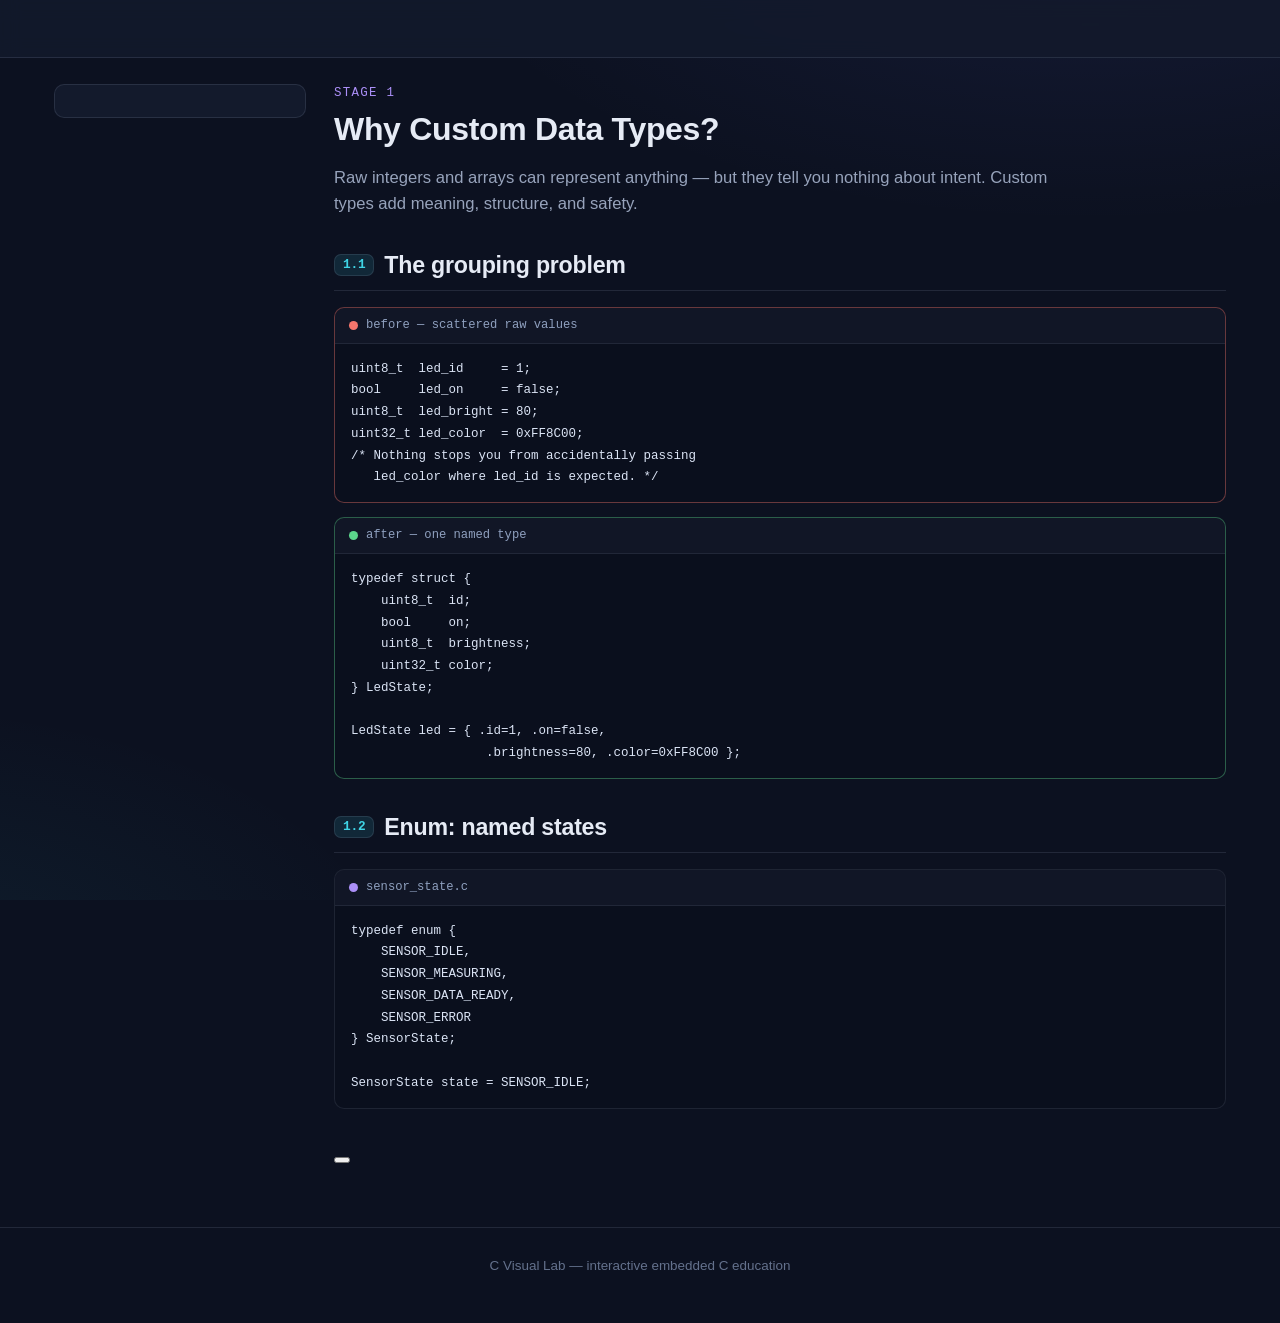
==== concepts.html @ 14d66254 "Add index.html landing page and stub pages for remaining lessons" ====
<!DOCTYPE html>
<html lang="en" data-page="concepts" data-theme="dark">
<head>
<meta charset="UTF-8">
<meta name="viewport" content="width=device-width, initial-scale=1.0">
<title>Why Custom Types? — C Visual Lab</title>
<link rel="stylesheet" href="assets/css/style.css">
<link rel="stylesheet" href="assets/css/components.css">
<link rel="stylesheet" href="assets/css/animations.css">
</head>
<body>
<a href="#main-content" class="skip-link">Skip to main content</a>
<nav class="topnav" id="topnav" aria-label="Site navigation"></nav>
<div class="layout"><aside class="sidebar" id="sidebar" aria-label="Lesson progress"></aside>
<main id="main-content">
  <div class="page-head"><div class="kicker">Stage 1</div><h1>Why Custom Data Types?</h1>
    <p class="lede">Raw integers and arrays can represent anything — but they tell you nothing about intent. Custom types add meaning, structure, and safety.</p></div>
  <section class="block" id="grouping">
    <h2><span class="sec-num">1.1</span> The grouping problem</h2>
    <div class="code-card bad"><div class="code-title"><span class="dot" style="background:#f4756c"></span>before — scattered raw values</div><pre><code>uint8_t  led_id     = 1;
bool     led_on     = false;
uint8_t  led_bright = 80;
uint32_t led_color  = 0xFF8C00;
/* Nothing stops you from accidentally passing
   led_color where led_id is expected. */</code></pre></div>
    <div class="code-card good"><div class="code-title"><span class="dot" style="background:#5cd58c"></span>after — one named type</div><pre><code>typedef struct {
    uint8_t  id;
    bool     on;
    uint8_t  brightness;
    uint32_t color;
} LedState;

LedState led = { .id=1, .on=false,
                  .brightness=80, .color=0xFF8C00 };</code></pre></div>
    <div id="grouping-sim"></div>
  </section>
  <section class="block" id="enum-state">
    <h2><span class="sec-num">1.2</span> Enum: named states</h2>
    <div class="code-card"><div class="code-title"><span class="dot" style="background:#ab8ff7"></span>sensor_state.c</div><pre><code>typedef enum {
    SENSOR_IDLE,
    SENSOR_MEASURING,
    SENSOR_DATA_READY,
    SENSOR_ERROR
} SensorState;

SensorState state = SENSOR_IDLE;</code></pre></div>
    <div id="enum-sim"></div>
  </section>
  <div class="complete-strip" data-complete-strip><div class="cs-msg"></div><button class="btn btn-primary"></button></div>
</main></div>
<footer class="site-footer"><p>C Visual Lab — interactive embedded C education</p></footer>
<script src="assets/js/app.js"></script>
<script src="assets/js/navigation.js"></script>
<script src="assets/js/visualizer.js"></script>
</body></html>
---- assets/css/style.css ----
/* ==========================================================
C Visual Lab — core styles (tokens, base, layout, code)
========================================================== */

:root {
--bg: #0c1120;
--bg-glow: radial-gradient(1100px 520px at 85% -10%, rgba(103, 116, 255, 0.10), transparent 60%),
           radial-gradient(900px 480px at -10% 110%, rgba(57, 211, 230, 0.07), transparent 60%);
--surface: #131a2c;
--raised: #1a2340;
--inset: #0a0e1a;
--border: rgba(148, 163, 184, 0.16);
--border-strong: rgba(148, 163, 184, 0.34);
--text: #e6ebf5;
--muted: #97a3bb;
--faint: #64718c;

--cyan: #3fd4e5;    --cyan-soft: rgba(63, 212, 229, 0.12);
--purple: #ab8ff7;  --purple-soft: rgba(171, 143, 247, 0.14);
--orange: #f2b345;  --orange-soft: rgba(242, 179, 69, 0.13);
--red: #f4756c;     --red-soft: rgba(244, 117, 108, 0.13);
--green: #5cd58c;   --green-soft: rgba(92, 213, 140, 0.13);

--code-bg: #0a0f1d;
--code-border: rgba(148, 163, 184, 0.14);

--sans: -apple-system, BlinkMacSystemFont, "Segoe UI", Roboto, Helvetica, Arial, sans-serif;
--mono: ui-monospace, "SF Mono", Menlo, Consolas, "Liberation Mono", monospace;

--radius: 10px;
--radius-sm: 8px;
--shadow: 0 1px 2px rgba(0, 0, 0, 0.25), 0 10px 28px rgba(0, 0, 0, 0.22);
--nav-h: 58px;
}

[data-theme="light"] {
--bg: #f6f7fa;
--bg-glow: radial-gradient(1100px 520px at 85% -10%, rgba(103, 116, 255, 0.08), transparent 60%);
--surface: #ffffff;
--raised: #f0f2f7;
--inset: #eef0f5;
--border: rgba(15, 23, 42, 0.12);
--border-strong: rgba(15, 23, 42, 0.26);
--text: #1c2333;
--muted: #55617a;
--faint: #8b94a9;

--cyan: #0891b2;    --cyan-soft: rgba(8, 145, 178, 0.10);
--purple: #7c3aed;  --purple-soft: rgba(124, 58, 237, 0.10);
--orange: #b45309;  --orange-soft: rgba(180, 83, 9, 0.10);
--red: #dc2626;     --red-soft: rgba(220, 38, 38, 0.09);
--green: #15803d;   --green-soft: rgba(21, 128, 61, 0.10);

--code-bg: #101527;
--code-border: rgba(15, 23, 42, 0.15);
--shadow: 0 1px 2px rgba(15, 23, 42, 0.06), 0 8px 22px rgba(15, 23, 42, 0.07);
}

* { box-sizing: border-box; }
html { scroll-behavior: smooth; }
body {
margin: 0;
font-family: var(--sans);
font-size: 16px;
line-height: 1.55;
color: var(--text);
background: var(--bg);
background-image: var(--bg-glow);
background-attachment: fixed;
}

h1, h2, h3, h4 { line-height: 1.25; margin: 0 0 0.5em; letter-spacing: -0.01em; }
h1 { font-size: 2rem; }
h2 { font-size: 1.45rem; margin-top: 0; }
h3 { font-size: 1.15rem; }
p { margin: 0.4em 0 0.9em; }
ul, ol { padding-left: 1.3em; margin: 0.4em 0 0.9em; }
li { margin: 0.22em 0; }
a { color: var(--cyan); text-decoration: none; }
a:hover { text-decoration: underline; }
small, .small { font-size: 0.86rem; }
.muted { color: var(--muted); }
strong { color: var(--text); }
hr { border: 0; border-top: 1px solid var(--border); margin: 24px 0; }
code, kbd { font-family: var(--mono); font-size: 0.92em; }
p code, li code, td code, .inline-code {
background: var(--raised);
border: 1px solid var(--border);
border-radius: 5px;
padding: 0.08em 0.35em;
color: var(--cyan);
white-space: nowrap;
}

:focus-visible { outline: 2px solid var(--cyan); outline-offset: 2px; border-radius: 4px; }

.visually-hidden { position: absolute; width: 1px; height: 1px; margin: -1px; padding: 0; overflow: hidden; clip: rect(0 0 0 0); white-space: nowrap; border: 0; }

.skip-link { position: absolute; left: -9999px; top: 0; background: var(--cyan); color: #04222a; font-weight: 600; padding: 8px 16px; border-radius: 0 0 8px 0; z-index: 200; }
.skip-link:focus { left: 0; }

.topnav { position: sticky; top: 0; z-index: 100; height: var(--nav-h); display: flex; align-items: center; gap: 8px; padding: 0 20px; background: color-mix(in srgb, var(--surface) 88%, transparent); backdrop-filter: blur(10px); -webkit-backdrop-filter: blur(10px); border-bottom: 1px solid var(--border); }
.brand { display: flex; align-items: center; gap: 10px; font-weight: 700; font-size: 1.02rem; color: var(--text); margin-right: 8px; white-space: nowrap; }
.brand:hover { text-decoration: none; }
.brand-logo { width: 30px; height: 30px; border-radius: 8px; flex: none; display: grid; place-items: center; background: linear-gradient(135deg, var(--cyan), var(--purple)); color: #0a1020; font-family: var(--mono); font-weight: 700; font-size: 0.95rem; }
.nav-links { display: flex; gap: 2px; overflow-x: auto; scrollbar-width: none; }
.nav-links::-webkit-scrollbar { display: none; }
.nav-links a { color: var(--muted); font-size: 0.9rem; font-weight: 500; padding: 7px 11px; border-radius: 8px; white-space: nowrap; }
.nav-links a:hover { color: var(--text); background: var(--raised); text-decoration: none; }
.nav-links a[aria-current="page"] { color: var(--cyan); background: var(--cyan-soft); }
.nav-spacer { flex: 1; }
.nav-progress { font-family: var(--mono); font-size: 0.78rem; color: var(--muted); border: 1px solid var(--border); border-radius: 999px; padding: 4px 12px; white-space: nowrap; }
.nav-progress b { color: var(--green); }

.layout { display: grid; grid-template-columns: 252px minmax(0, 1fr); gap: 28px; max-width: 1220px; margin: 0 auto; padding: 26px 24px 60px; }
.layout.no-sidebar { grid-template-columns: minmax(0, 1fr); max-width: 1120px; }
.sidebar { position: sticky; top: calc(var(--nav-h) + 20px); align-self: start; background: var(--surface); border: 1px solid var(--border); border-radius: var(--radius); padding: 16px 14px; }
.sidebar h2 { font-size: 0.74rem; text-transform: uppercase; letter-spacing: 0.09em; color: var(--faint); margin: 0 6px 10px; }
.sidebar ol { list-style: none; margin: 0; padding: 0; }
.sidebar li a { display: flex; align-items: center; gap: 9px; color: var(--muted); font-size: 0.88rem; padding: 7px 8px; border-radius: 8px; }
.sidebar li a:hover { color: var(--text); background: var(--raised); text-decoration: none; }
.sidebar li a[aria-current="page"] { color: var(--cyan); background: var(--cyan-soft); font-weight: 600; }
.lesson-dot { width: 18px; height: 18px; border-radius: 50%; flex: none; border: 1.5px solid var(--border-strong); display: grid; place-items: center; font-size: 0.62rem; font-family: var(--mono); color: var(--faint); }
.lesson-dot.done { background: var(--green-soft); border-color: var(--green); color: var(--green); }
.sidebar-progress { margin: 12px 6px 4px; }
.sidebar-progress .bar-label { display: flex; justify-content: space-between; font-size: 0.74rem; color: var(--faint); font-family: var(--mono); margin-bottom: 5px; }
.progress-track { height: 7px; border-radius: 999px; background: var(--inset); border: 1px solid var(--border); overflow: hidden; }
.progress-fill { height: 100%; width: 0%; background: linear-gradient(90deg, var(--cyan), var(--green)); border-radius: 999px; transition: width 0.6s cubic-bezier(0.22, 1, 0.36, 1); }

.breadcrumbs { display: flex; align-items: center; flex-wrap: wrap; gap: 6px; font-size: 0.82rem; color: var(--faint); margin-bottom: 18px; font-family: var(--mono); }
.breadcrumbs a { color: var(--muted); }
.breadcrumbs .sep { color: var(--faint); user-select: none; }
.breadcrumbs .here { color: var(--cyan); }

.page-head { margin-bottom: 22px; }
.page-head .kicker { font-family: var(--mono); font-size: 0.78rem; letter-spacing: 0.1em; text-transform: uppercase; color: var(--purple); margin-bottom: 6px; }
.page-head p.lede { color: var(--muted); font-size: 1.04rem; max-width: 720px; margin-top: 2px; }

section.block { margin: 34px 0; scroll-margin-top: calc(var(--nav-h) + 16px); }
section.block > h2 { display: flex; align-items: center; gap: 10px; padding-bottom: 10px; border-bottom: 1px solid var(--border); margin-bottom: 16px; }
section.block > h2 .sec-num { font-family: var(--mono); font-size: 0.8rem; color: var(--cyan); background: var(--cyan-soft); border: 1px solid var(--border); border-radius: 7px; padding: 2px 8px; flex: none; }

.code-card { position: relative; background: var(--code-bg); border: 1px solid var(--code-border); border-radius: var(--radius); margin: 14px 0; overflow: hidden; }
.code-card .code-title { display: flex; align-items: center; gap: 8px; font-family: var(--mono); font-size: 0.76rem; color: #8fa0bf; padding: 8px 14px; border-bottom: 1px solid rgba(148, 163, 184, 0.12); background: rgba(148, 163, 184, 0.05); }
.code-card .code-title .dot { width: 9px; height: 9px; border-radius: 50%; flex: none; }
.code-card pre { margin: 0; padding: 14px 16px; overflow-x: auto; font-family: var(--mono); font-size: 0.85rem; line-height: 1.6; color: #dbe4f5; tab-size: 4; }
.copy-btn { position: absolute; top: 6px; right: 8px; font-family: var(--mono); font-size: 0.72rem; color: #8fa0bf; background: rgba(148, 163, 184, 0.10); border: 1px solid rgba(148, 163, 184, 0.22); border-radius: 6px; padding: 3px 9px; cursor: pointer; }
.copy-btn:hover { color: #e6ebf5; background: rgba(148, 163, 184, 0.2); }
.copy-btn.copied { color: var(--green); border-color: var(--green); }

.tok-kw { color: #c792ea; }
.tok-type { color: #4fd1e0; }
.tok-fn { color: #82aaff; }
.tok-str { color: #c3e88d; }
.tok-num { color: #f7b96d; }
.tok-com { color: #5f6f8f; font-style: italic; }
.tok-pre { color: #f4756c; }
.code-card.good { border-color: rgba(92, 213, 140, 0.4); }
.code-card.bad  { border-color: rgba(244, 117, 108, 0.4); }

.site-footer { border-top: 1px solid var(--border); padding: 22px 24px 34px; text-align: center; color: var(--faint); font-size: 0.84rem; }
.site-footer .foot-links { margin-top: 6px; display: flex; gap: 14px; justify-content: center; flex-wrap: wrap; }
.site-footer a { color: var(--muted); }

@media (max-width: 980px) {
.layout { grid-template-columns: minmax(0, 1fr); padding: 20px 16px 48px; }
.sidebar { position: static; order: -1; }
.sidebar ol { display: flex; flex-wrap: wrap; gap: 4px; }
.sidebar li a { padding: 6px 9px; }
.sidebar .lesson-label { display: none; }
.sidebar li a .lesson-dot { width: 22px; height: 22px; font-size: 0.7rem; }
.nav-progress { display: none; }
}
@media (max-width: 640px) {
h1 { font-size: 1.55rem; }
.topnav { padding: 0 12px; }
.brand span.brand-name { display: none; }
}
@media (min-width: 1440px) {
body { font-size: 17px; }
.layout { max-width: 1520px; grid-template-columns: 284px minmax(0, 1fr); gap: 40px; padding: 34px 44px 76px; }
.layout.no-sidebar { max-width: 1380px; }
.topnav { padding: 0 36px; }
h1 { font-size: 2.35rem; }
h2 { font-size: 1.6rem; }
}
@media (min-width: 1800px) {
.layout { max-width: 1700px; }
.layout.no-sidebar { max-width: 1520px; }
}
---- assets/css/animations.css ----
/* C Visual Lab — animations */
@keyframes fadeUp { from { opacity: 0; transform: translateY(10px); } to { opacity: 1; transform: translateY(0); } }
@keyframes fadeIn { from { opacity: 0; } to { opacity: 1; } }
@keyframes pulseGlow { 0%, 100% { box-shadow: 0 0 0 0 rgba(63, 212, 229, 0.35); } 50% { box-shadow: 0 0 0 6px rgba(63, 212, 229, 0); } }
@keyframes dangerPulse { 0%, 100% { box-shadow: 0 0 0 0 rgba(244, 117, 108, 0.45); } 50% { box-shadow: 0 0 0 7px rgba(244, 117, 108, 0); } }
@keyframes flowDash { to { stroke-dashoffset: -20; } }
@keyframes blinkCursor { 0%, 49% { opacity: 1; } 50%, 100% { opacity: 0; } }
@keyframes shake { 0%, 100% { transform: translateX(0); } 20% { transform: translateX(-4px); } 40% { transform: translateX(4px); } 60% { transform: translateX(-3px); } 80% { transform: translateX(3px); } }
@keyframes popIn { 0% { opacity: 0; transform: scale(0.92); } 70% { transform: scale(1.02); } 100% { opacity: 1; transform: scale(1); } }
.anim-fade-up { animation: fadeUp 0.45s ease both; }
.anim-fade-in { animation: fadeIn 0.35s ease both; }
.anim-pop { animation: popIn 0.3s ease both; }
.anim-shake { animation: shake 0.4s ease; }
.pulse-ok { animation: pulseGlow 1.6s ease-in-out 2; }
.pulse-danger { animation: dangerPulse 1.4s ease-in-out 2; }
.flow-line { stroke-dasharray: 6 4; animation: flowDash 0.9s linear infinite; }
.stage-step { opacity: 0; transform: translateY(6px); transition: opacity 0.4s ease, transform 0.4s ease; }
.stage-step.on { opacity: 1; transform: translateY(0); }
.mem-byte { transition: background-color 0.35s ease, border-color 0.35s ease, transform 0.25s ease; }
.mem-byte.hot { transform: scale(1.12); z-index: 2; }
.roadmap-card { transition: transform 0.2s ease, border-color 0.2s ease, box-shadow 0.2s ease; }
.roadmap-card:hover { transform: translateY(-3px); box-shadow: var(--shadow); }
@media (prefers-reduced-motion: reduce) {
html { scroll-behavior: auto; }
*, *::before, *::after { animation-duration: 0.01ms !important; animation-iteration-count: 1 !important; transition-duration: 0.01ms !important; }
}
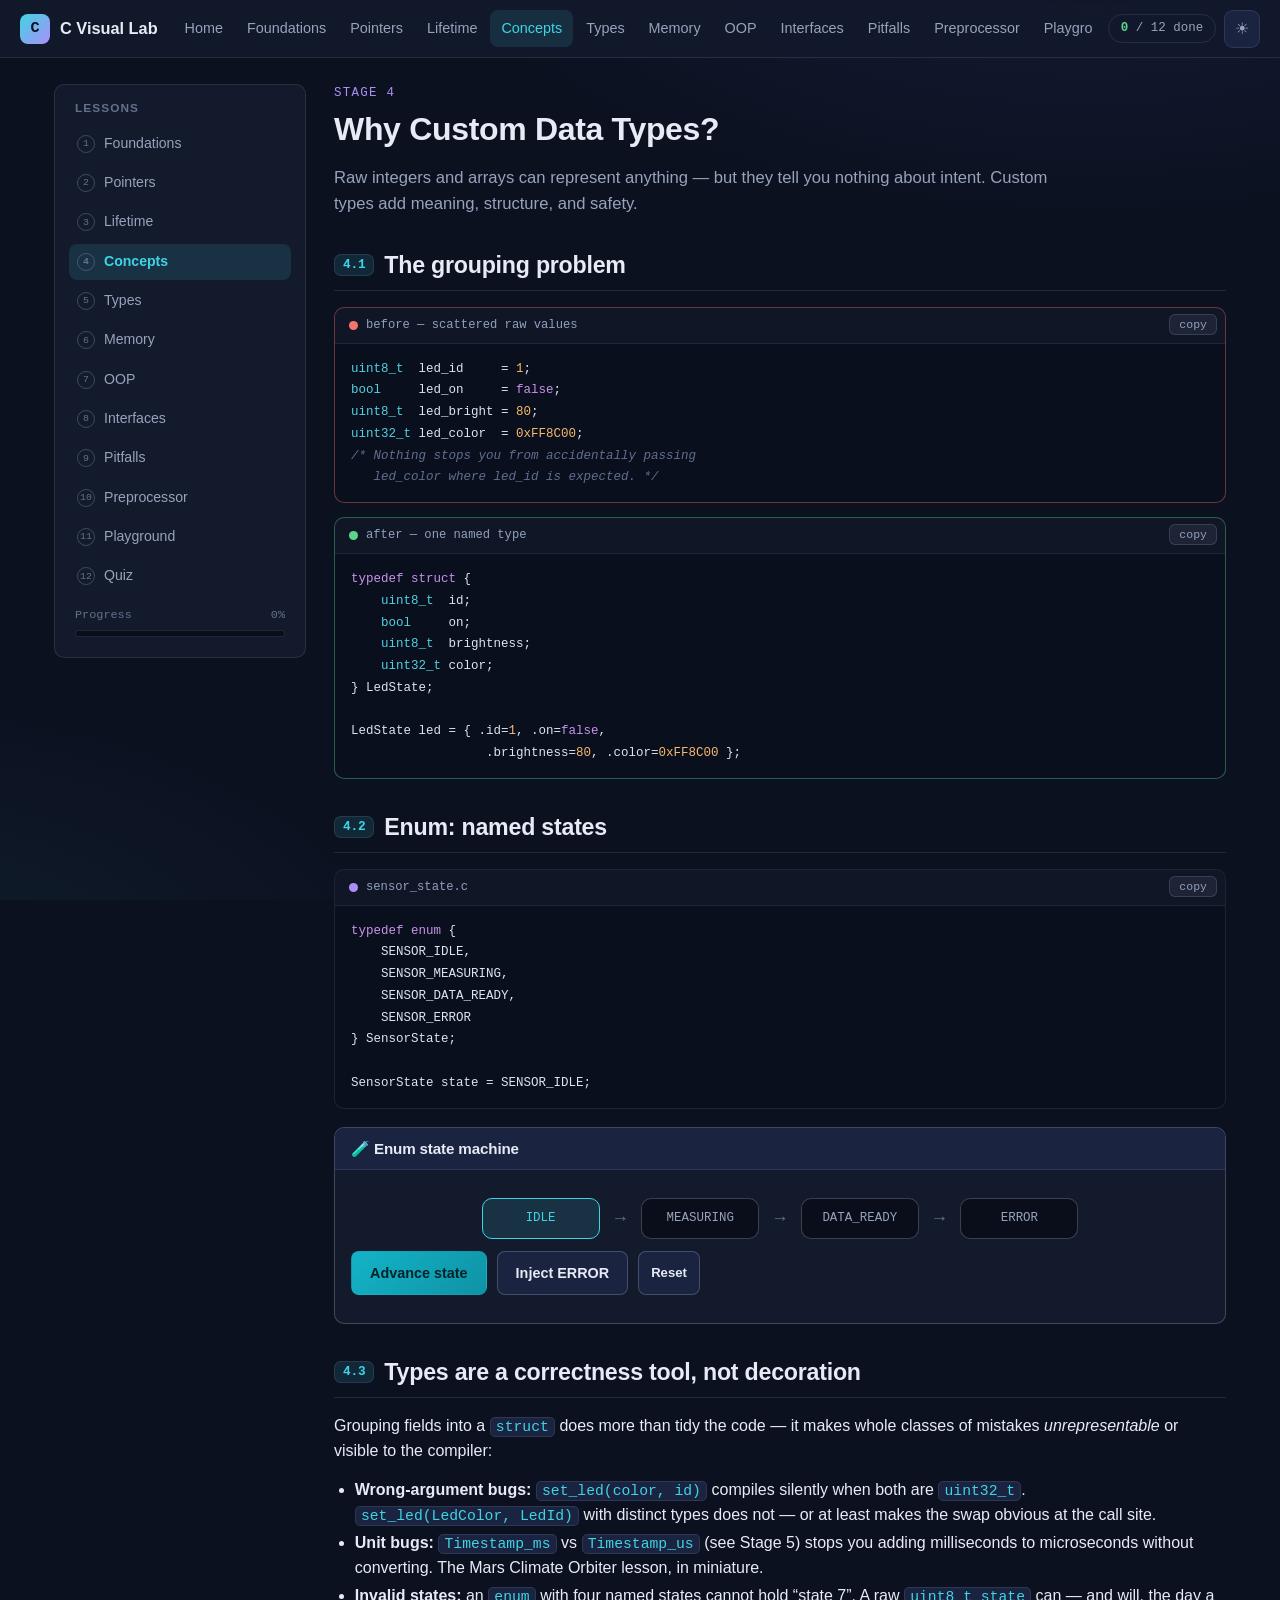
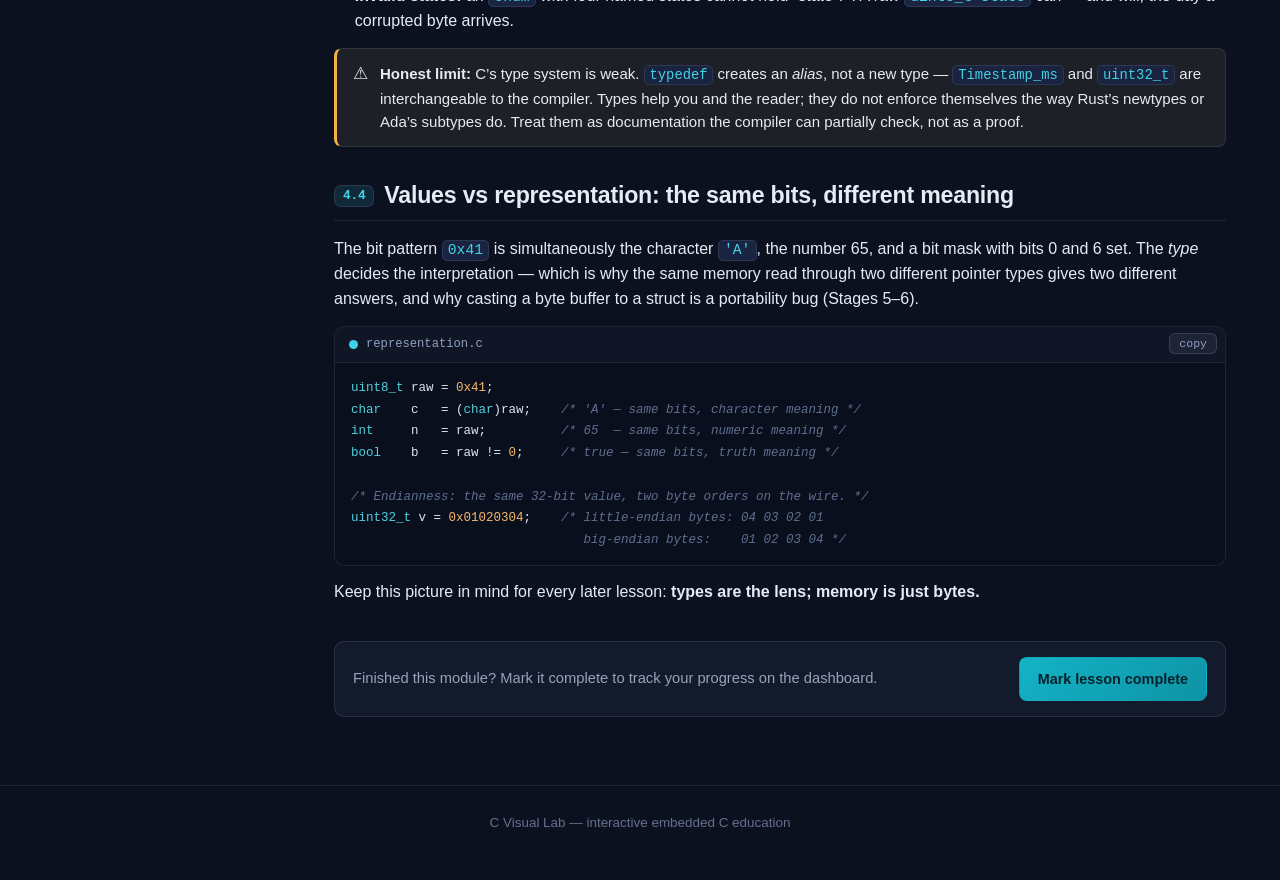
==== commit 5608e158: "In-depth C expansion: add Foundations, Pointers, Memory & Lifetime, Preprocessor/Build lessons; deep" ====
--- a/concepts.html
+++ b/concepts.html
@@ -13,10 +13,10 @@
 <nav class="topnav" id="topnav" aria-label="Site navigation"></nav>
 <div class="layout"><aside class="sidebar" id="sidebar" aria-label="Lesson progress"></aside>
 <main id="main-content">
-  <div class="page-head"><div class="kicker">Stage 1</div><h1>Why Custom Data Types?</h1>
+  <div class="page-head"><div class="kicker">Stage 4</div><h1>Why Custom Data Types?</h1>
     <p class="lede">Raw integers and arrays can represent anything — but they tell you nothing about intent. Custom types add meaning, structure, and safety.</p></div>
   <section class="block" id="grouping">
-    <h2><span class="sec-num">1.1</span> The grouping problem</h2>
+    <h2><span class="sec-num">4.1</span> The grouping problem</h2>
     <div class="code-card bad"><div class="code-title"><span class="dot" style="background:#f4756c"></span>before — scattered raw values</div><pre><code>uint8_t  led_id     = 1;
 bool     led_on     = false;
 uint8_t  led_bright = 80;
@@ -35,7 +35,7 @@
     <div id="grouping-sim"></div>
   </section>
   <section class="block" id="enum-state">
-    <h2><span class="sec-num">1.2</span> Enum: named states</h2>
+    <h2><span class="sec-num">4.2</span> Enum: named states</h2>
     <div class="code-card"><div class="code-title"><span class="dot" style="background:#ab8ff7"></span>sensor_state.c</div><pre><code>typedef enum {
     SENSOR_IDLE,
     SENSOR_MEASURING,
@@ -46,6 +46,29 @@
 SensorState state = SENSOR_IDLE;</code></pre></div>
     <div id="enum-sim"></div>
   </section>
+  <section class="block" id="correctness">
+    <h2><span class="sec-num">4.3</span> Types are a correctness tool, not decoration</h2>
+    <p>Grouping fields into a <code>struct</code> does more than tidy the code — it makes whole classes of mistakes <em>unrepresentable</em> or visible to the compiler:</p>
+    <ul>
+      <li><strong>Wrong-argument bugs:</strong> <code>set_led(color, id)</code> compiles silently when both are <code>uint32_t</code>. <code>set_led(LedColor, LedId)</code> with distinct types does not — or at least makes the swap obvious at the call site.</li>
+      <li><strong>Unit bugs:</strong> <code>Timestamp_ms</code> vs <code>Timestamp_us</code> (see Stage 5) stops you adding milliseconds to microseconds without converting. The Mars Climate Orbiter lesson, in miniature.</li>
+      <li><strong>Invalid states:</strong> an <code>enum</code> with four named states cannot hold “state 7”. A raw <code>uint8_t state</code> can — and will, the day a corrupted byte arrives.</li>
+    </ul>
+    <div class="callout warn"><span class="co-icon">⚠︎</span><p><strong>Honest limit:</strong> C’s type system is weak. <code>typedef</code> creates an <em>alias</em>, not a new type — <code>Timestamp_ms</code> and <code>uint32_t</code> are interchangeable to the compiler. Types help you and the reader; they do not enforce themselves the way Rust’s newtypes or Ada’s subtypes do. Treat them as documentation the compiler can partially check, not as a proof.</p></div>
+  </section>
+  <section class="block" id="representation">
+    <h2><span class="sec-num">4.4</span> Values vs representation: the same bits, different meaning</h2>
+    <p>The bit pattern <code>0x41</code> is simultaneously the character <code>'A'</code>, the number 65, and a bit mask with bits 0 and 6 set. The <em>type</em> decides the interpretation — which is why the same memory read through two different pointer types gives two different answers, and why casting a byte buffer to a struct is a portability bug (Stages 5–6).</p>
+    <div class="code-card"><div class="code-title"><span class="dot" style="background:#3fd4e5"></span>representation.c</div><pre><code>uint8_t raw = 0x41;
+char    c   = (char)raw;    /* 'A' — same bits, character meaning */
+int     n   = raw;          /* 65  — same bits, numeric meaning */
+bool    b   = raw != 0;     /* true — same bits, truth meaning */
+
+/* Endianness: the same 32-bit value, two byte orders on the wire. */
+uint32_t v = 0x01020304;    /* little-endian bytes: 04 03 02 01
+                               big-endian bytes:    01 02 03 04 */</code></pre></div>
+    <p>Keep this picture in mind for every later lesson: <strong>types are the lens; memory is just bytes.</strong></p>
+  </section>
   <div class="complete-strip" data-complete-strip><div class="cs-msg"></div><button class="btn btn-primary"></button></div>
 </main></div>
 <footer class="site-footer"><p>C Visual Lab — interactive embedded C education</p></footer>
--- a/assets/css/components.css
+++ b/assets/css/components.css
@@ -0,0 +1,424 @@
+/* ==========================================================
+C Visual Lab — components (cards, buttons, tabs, viz, quiz)
+========================================================== */
+
+/* ---------- buttons ---------- */
+.btn {
+display: inline-flex; align-items: center; justify-content: center; gap: 8px;
+min-height: 44px; padding: 9px 18px;
+font: 600 0.9rem var(--sans); color: var(--text);
+background: var(--raised);
+border: 1px solid var(--border-strong);
+border-radius: var(--radius-sm);
+cursor: pointer;
+transition: background 0.15s ease, border-color 0.15s ease, transform 0.1s ease;
+text-decoration: none;
+}
+.btn:hover { background: color-mix(in srgb, var(--raised) 70%, var(--surface)); border-color: var(--cyan); text-decoration: none; }
+.btn:active { transform: translateY(1px); }
+.btn-primary { background: linear-gradient(135deg, #14b3c7, #0e93a5); border-color: transparent; color: #04222a; }
+.btn-primary:hover { background: linear-gradient(135deg, #2cc9dd, #14a5b8); border-color: transparent; }
+.btn-purple { background: var(--purple-soft); border-color: var(--purple); color: var(--purple); }
+.btn-danger { background: var(--red-soft); border-color: var(--red); color: var(--red); }
+.btn-ghost { background: transparent; }
+.btn-sm { min-height: 34px; padding: 5px 12px; font-size: 0.82rem; }
+.btn[disabled] { opacity: 0.45; cursor: not-allowed; }
+.btn-row { display: flex; flex-wrap: wrap; gap: 10px; margin: 12px 0; }
+
+/* icon-only button (theme toggle) */
+.icon-btn {
+width: 38px; height: 38px; border-radius: 9px;
+display: grid; place-items: center;
+background: var(--raised); border: 1px solid var(--border);
+color: var(--muted); cursor: pointer; font-size: 1rem;
+}
+.icon-btn:hover { color: var(--text); border-color: var(--border-strong); }
+
+/* ---------- cards & grids ---------- */
+.card {
+background: var(--surface);
+border: 1px solid var(--border);
+border-radius: var(--radius);
+padding: 18px 20px;
+}
+.card.tight { padding: 14px 16px; }
+.grid { display: grid; gap: 16px; }
+.grid.cols-2 { grid-template-columns: repeat(2, minmax(0, 1fr)); }
+.grid.cols-3 { grid-template-columns: repeat(3, minmax(0, 1fr)); }
+.grid.cols-4 { grid-template-columns: repeat(4, minmax(0, 1fr)); }
+@media (max-width: 860px) {
+.grid.cols-3, .grid.cols-4 { grid-template-columns: repeat(2, minmax(0, 1fr)); }
+}
+@media (max-width: 600px) {
+.grid.cols-2, .grid.cols-3, .grid.cols-4 { grid-template-columns: minmax(0, 1fr); }
+}
+
+/* ---------- badges & pills ---------- */
+.pill {
+display: inline-flex; align-items: center; gap: 6px;
+font: 600 0.74rem var(--mono);
+padding: 3px 10px; border-radius: 999px;
+border: 1px solid var(--border);
+color: var(--muted); white-space: nowrap;
+}
+.pill.cyan { color: var(--cyan); background: var(--cyan-soft); border-color: color-mix(in srgb, var(--cyan) 45%, transparent); }
+.pill.purple { color: var(--purple); background: var(--purple-soft); border-color: color-mix(in srgb, var(--purple) 45%, transparent); }
+.pill.orange { color: var(--orange); background: var(--orange-soft); border-color: color-mix(in srgb, var(--orange) 45%, transparent); }
+.pill.red { color: var(--red); background: var(--red-soft); border-color: color-mix(in srgb, var(--red) 45%, transparent); }
+.pill.green { color: var(--green); background: var(--green-soft); border-color: color-mix(in srgb, var(--green) 45%, transparent); }
+
+/* ---------- callouts ---------- */
+.callout {
+display: flex; gap: 12px; align-items: flex-start;
+border: 1px solid var(--border);
+border-left: 3px solid var(--cyan);
+border-radius: var(--radius-sm);
+background: var(--surface);
+padding: 13px 16px; margin: 14px 0;
+font-size: 0.94rem;
+}
+.callout .co-icon { flex: none; font-size: 1.05rem; line-height: 1.4; }
+.callout p { margin: 0; }
+.callout.warn { border-left-color: var(--orange); background: color-mix(in srgb, var(--orange-soft) 55%, var(--surface)); }
+.callout.danger { border-left-color: var(--red); background: color-mix(in srgb, var(--red-soft) 55%, var(--surface)); }
+.callout.good { border-left-color: var(--green); background: color-mix(in srgb, var(--green-soft) 55%, var(--surface)); }
+.callout.idea { border-left-color: var(--purple); background: color-mix(in srgb, var(--purple-soft) 55%, var(--surface)); }
+
+/* ---------- tooltips ---------- */
+.term {
+border-bottom: 1px dashed var(--purple);
+cursor: help; position: relative; color: var(--text);
+}
+.term::after {
+content: attr(data-tip);
+position: absolute; left: 50%; bottom: calc(100% + 8px);
+transform: translateX(-50%) translateY(4px);
+width: max-content; max-width: 260px;
+background: var(--raised); color: var(--text);
+border: 1px solid var(--border-strong);
+border-radius: 8px; padding: 8px 11px;
+font-size: 0.78rem; line-height: 1.45; font-family: var(--sans); font-weight: 400;
+box-shadow: var(--shadow);
+opacity: 0; pointer-events: none;
+transition: opacity 0.15s ease, transform 0.15s ease;
+z-index: 60; white-space: normal;
+}
+.term:hover::after, .term:focus-visible::after {
+opacity: 1; transform: translateX(-50%) translateY(0);
+}
+
+/* ---------- tabs ---------- */
+.tabs { margin: 16px 0; }
+.tab-list {
+display: flex; flex-wrap: wrap; gap: 6px;
+border-bottom: 1px solid var(--border);
+padding-bottom: 0; margin-bottom: 18px;
+}
+.tab-btn {
+font: 600 0.88rem var(--sans); color: var(--muted);
+background: none; border: none; border-bottom: 2px solid transparent;
+padding: 10px 14px; cursor: pointer; border-radius: 8px 8px 0 0;
+min-height: 44px;
+}
+.tab-btn:hover { color: var(--text); background: var(--raised); }
+.tab-btn[aria-selected="true"] { color: var(--cyan); border-bottom-color: var(--cyan); }
+.tab-panel[hidden] { display: none; }
+
+/* file tabs (encapsulation demo) */
+.file-tabs .tab-btn { font-family: var(--mono); font-size: 0.8rem; }
+
+/* ---------- dashboard widgets ---------- */
+.stat-card { text-align: left; }
+.stat-card .stat-label { font: 600 0.72rem var(--mono); letter-spacing: 0.08em; text-transform: uppercase; color: var(--faint); }
+.stat-card .stat-value { font: 700 1.9rem var(--mono); margin: 4px 0 2px; color: var(--cyan); }
+.stat-card .stat-sub { font-size: 0.8rem; color: var(--muted); }
+
+/* ---------- roadmap ---------- */
+.roadmap { display: grid; grid-template-columns: repeat(2, minmax(0, 1fr)); gap: 12px; counter-reset: stage; }
+@media (max-width: 700px) { .roadmap { grid-template-columns: minmax(0, 1fr); } }
+.roadmap-card {
+display: flex; gap: 13px; align-items: flex-start;
+background: var(--surface); border: 1px solid var(--border);
+border-radius: var(--radius); padding: 14px 16px;
+color: var(--text);
+}
+.roadmap-card:hover { text-decoration: none; border-color: var(--cyan); }
+.roadmap-card .stage-num {
+flex: none; width: 32px; height: 32px; border-radius: 9px;
+display: grid; place-items: center;
+font: 700 0.85rem var(--mono);
+background: var(--cyan-soft); color: var(--cyan);
+border: 1px solid color-mix(in srgb, var(--cyan) 40%, transparent);
+}
+.roadmap-card.done .stage-num { background: var(--green-soft); color: var(--green); border-color: var(--green); }
+.roadmap-card h3 { margin: 0 0 3px; font-size: 0.96rem; }
+.roadmap-card p { margin: 0; font-size: 0.82rem; color: var(--muted); }
+.roadmap-card .done-check { margin-left: auto; color: var(--green); font-weight: 700; }
+
+/* ---------- comparison panel (C vs C++) ---------- */
+.compare { display: grid; grid-template-columns: 1fr 1fr; gap: 14px; }
+@media (max-width: 700px) { .compare { grid-template-columns: 1fr; } }
+.compare .card h3 { display: flex; align-items: center; gap: 8px; }
+
+/* ---------- simulator shells ---------- */
+.sim {
+border: 1px solid var(--border-strong);
+border-radius: var(--radius);
+background: var(--surface);
+margin: 18px 0;
+overflow: hidden;
+}
+.sim-head {
+display: flex; align-items: center; gap: 10px; flex-wrap: wrap;
+padding: 11px 16px;
+background: var(--raised);
+border-bottom: 1px solid var(--border);
+}
+.sim-head h3 { margin: 0; font-size: 0.95rem; display: flex; align-items: center; gap: 8px; }
+.sim-head .spacer { flex: 1; }
+.sim-body { padding: 16px; }
+.sim-cols { display: grid; grid-template-columns: 1fr 1fr; gap: 16px; }
+@media (max-width: 820px) { .sim-cols { grid-template-columns: 1fr; } }
+
+/* controls inside sims */
+.field-row { display: flex; align-items: center; gap: 10px; flex-wrap: wrap; margin: 8px 0; }
+.field-row label { font-size: 0.85rem; color: var(--muted); min-width: 110px; }
+select, input[type="text"], input[type="number"], textarea {
+font: 400 0.88rem var(--mono);
+color: var(--text); background: var(--inset);
+border: 1px solid var(--border-strong);
+border-radius: 8px; padding: 8px 10px;
+min-height: 40px;
+}
+textarea { width: 100%; resize: vertical; line-height: 1.55; }
+select:focus, input:focus, textarea:focus { outline: 2px solid var(--cyan); outline-offset: 1px; }
+input[type="checkbox"] { width: 18px; height: 18px; accent-color: var(--cyan); }
+input[type="range"] { accent-color: var(--cyan); }
+
+/* console output */
+.console {
+background: var(--code-bg); color: #cfe3d8;
+font: 0.82rem/1.65 var(--mono);
+border: 1px solid var(--code-border); border-radius: var(--radius-sm);
+padding: 12px 14px; min-height: 72px;
+white-space: pre-wrap; word-break: break-word;
+}
+.console .c-ok { color: var(--green); }
+.console .c-err { color: var(--red); }
+.console .c-warn { color: var(--orange); }
+.console .c-dim { color: #6b7a96; }
+.console .c-cyan { color: var(--cyan); }
+
+/* ---------- memory visualization ---------- */
+.mem-grid { display: flex; flex-wrap: wrap; gap: 4px; margin: 10px 0; }
+.mem-byte {
+width: 46px; height: 52px; border-radius: 7px;
+border: 1px solid var(--border-strong);
+background: var(--inset);
+display: flex; flex-direction: column; align-items: center; justify-content: center; gap: 1px;
+font-family: var(--mono); position: relative;
+}
+.mem-byte .addr { font-size: 0.56rem; color: var(--faint); }
+.mem-byte .val { font-size: 0.72rem; font-weight: 700; color: var(--text); }
+.mem-byte.f-cyan { background: var(--cyan-soft); border-color: var(--cyan); }
+.mem-byte.f-purple { background: var(--purple-soft); border-color: var(--purple); }
+.mem-byte.f-green { background: var(--green-soft); border-color: var(--green); }
+.mem-byte.f-orange { background: var(--orange-soft); border-color: var(--orange); }
+.mem-byte.f-red { background: var(--red-soft); border-color: var(--red); }
+.mem-byte.pad {
+background: repeating-linear-gradient(45deg, transparent 0 4px, rgba(148,163,184,0.10) 4px 8px);
+border-style: dashed;
+}
+.mem-byte.pad .val { color: var(--faint); font-weight: 400; }
+.mem-legend { display: flex; flex-wrap: wrap; gap: 8px 14px; font-size: 0.78rem; color: var(--muted); margin-top: 8px; }
+.mem-legend .key { display: inline-flex; align-items: center; gap: 6px; }
+.mem-legend .swatch { width: 12px; height: 12px; border-radius: 3px; border: 1px solid var(--border-strong); display: inline-block; }
+
+/* field/offset table */
+table.data {
+width: 100%; border-collapse: collapse;
+font-size: 0.84rem; margin: 12px 0;
+}
+table.data th, table.data td {
+text-align: left; padding: 8px 10px;
+border-bottom: 1px solid var(--border);
+}
+table.data th { font: 600 0.72rem var(--mono); text-transform: uppercase; letter-spacing: 0.07em; color: var(--faint); }
+table.data td.mono, table.data .mono { font-family: var(--mono); font-size: 0.8rem; }
+table.data tr.pad-row td { color: var(--faint); font-style: italic; }
+
+/* object/record box */
+.obj-box {
+border: 1.5px solid var(--cyan); border-radius: var(--radius);
+background: var(--cyan-soft); padding: 12px 14px;
+font-family: var(--mono); font-size: 0.84rem;
+min-width: 200px;
+}
+.obj-box .obj-title { font-weight: 700; color: var(--cyan); margin-bottom: 8px; font-size: 0.8rem; }
+.obj-box .obj-field {
+display: flex; justify-content: space-between; gap: 14px;
+background: var(--surface); border: 1px solid var(--border);
+border-radius: 6px; padding: 5px 10px; margin: 4px 0;
+}
+.obj-box .obj-field .fname { color: var(--muted); }
+.obj-box .obj-field .fval { color: var(--green); font-weight: 600; }
+.obj-box.nested-base { border-color: var(--purple); background: var(--purple-soft); }
+.obj-box.nested-base > .obj-title { color: var(--purple); }
+
+/* loose variables (concepts page) */
+.loose-vars { display: flex; flex-wrap: wrap; gap: 7px; align-content: flex-start; min-height: 90px; }
+.loose-var {
+font: 0.74rem var(--mono); color: var(--orange);
+background: var(--orange-soft);
+border: 1px dashed color-mix(in srgb, var(--orange) 50%, transparent);
+border-radius: 6px; padding: 4px 9px;
+}
+
+/* ---------- state machine ---------- */
+.sm-wrap { display: flex; flex-wrap: wrap; gap: 12px; align-items: center; justify-content: center; margin: 12px 0; }
+.sm-node {
+min-width: 118px; text-align: center;
+border: 1.5px solid var(--border-strong); border-radius: 10px;
+background: var(--inset); padding: 10px 12px;
+font-family: var(--mono); font-size: 0.78rem; color: var(--muted);
+transition: border-color 0.25s ease, background 0.25s ease, color 0.25s ease;
+}
+.sm-node .sm-val { display: block; font-size: 0.66rem; color: var(--faint); margin-top: 3px; }
+.sm-node.active { border-color: var(--cyan); background: var(--cyan-soft); color: var(--cyan); }
+.sm-node.active.err { border-color: var(--red); background: var(--red-soft); color: var(--red); }
+.sm-arrow { color: var(--faint); font-size: 1.1rem; user-select: none; }
+
+/* ---------- quiz ---------- */
+.quiz-box {
+border: 1px solid color-mix(in srgb, var(--purple) 40%, transparent);
+border-radius: var(--radius);
+background: color-mix(in srgb, var(--purple-soft) 45%, var(--surface));
+padding: 16px 18px; margin: 18px 0;
+}
+.quiz-box .quiz-tag { font: 700 0.7rem var(--mono); letter-spacing: 0.1em; text-transform: uppercase; color: var(--purple); }
+.quiz-box .quiz-q { font-weight: 600; margin: 8px 0 12px; }
+.quiz-opts { display: grid; gap: 8px; }
+.quiz-opt {
+text-align: left; font: 0.88rem var(--sans); color: var(--text);
+background: var(--surface); border: 1px solid var(--border-strong);
+border-radius: 8px; padding: 10px 13px; cursor: pointer;
+min-height: 44px; width: 100%;
+transition: border-color 0.15s ease, background 0.15s ease;
+}
+.quiz-opt:hover { border-color: var(--purple); }
+.quiz-opt.correct { border-color: var(--green); background: var(--green-soft); color: var(--green); font-weight: 600; }
+.quiz-opt.wrong { border-color: var(--red); background: var(--red-soft); color: var(--red); }
+.quiz-opt[disabled] { cursor: default; }
+.quiz-explain {
+margin-top: 12px; font-size: 0.86rem; color: var(--muted);
+border-top: 1px dashed var(--border-strong); padding-top: 10px;
+}
+.quiz-explain.ok { color: var(--green); }
+.quiz-explain .exp-body { color: var(--muted); font-weight: 400; }
+
+/* ---------- warning cards (pitfalls) ---------- */
+.warn-card {
+border: 1px solid var(--border);
+border-left: 4px solid var(--orange);
+border-radius: var(--radius);
+background: var(--surface);
+margin: 14px 0; overflow: hidden;
+}
+.warn-card[data-sev="red"] { border-left-color: var(--red); }
+.warn-card[data-sev="orange"] { border-left-color: var(--orange); }
+.warn-card[data-sev="yellow"] { border-left-color: #e7c94c; }
+.warn-card[data-sev="green"] { border-left-color: var(--green); }
+.warn-card > summary {
+list-style: none; cursor: pointer;
+display: flex; align-items: center; gap: 11px;
+padding: 13px 16px; font-weight: 600; font-size: 0.94rem;
+}
+.warn-card > summary::-webkit-details-marker { display: none; }
+.warn-card > summary:hover { background: var(--raised); }
+.warn-card > summary .chev { margin-left: auto; color: var(--faint); transition: transform 0.2s ease; flex: none; }
+.warn-card[open] > summary .chev { transform: rotate(90deg); }
+.warn-card .warn-body { padding: 4px 18px 18px; border-top: 1px solid var(--border); }
+.warn-card .warn-sec { margin: 12px 0; }
+.warn-card .warn-sec h4 {
+font: 700 0.72rem var(--mono); letter-spacing: 0.08em;
+text-transform: uppercase; color: var(--faint); margin: 0 0 5px;
+}
+.rule-line {
+font-weight: 600; font-size: 0.92rem;
+border: 1px dashed var(--border-strong); border-radius: 8px;
+background: var(--raised); padding: 10px 14px; margin-top: 14px;
+}
+.rule-line .rl-tag { color: var(--purple); font: 700 0.72rem var(--mono); text-transform: uppercase; letter-spacing: 0.08em; margin-right: 8px; }
+
+/* severity meter */
+.sev-meter { display: flex; align-items: center; gap: 6px; margin: 8px 0 2px; flex-wrap: wrap; }
+.sev-seg { width: 34px; height: 10px; border-radius: 4px; background: var(--inset); border: 1px solid var(--border); }
+.sev-seg.on-green { background: var(--green); border-color: var(--green); }
+.sev-seg.on-yellow { background: #e7c94c; border-color: #e7c94c; }
+.sev-seg.on-orange { background: var(--orange); border-color: var(--orange); }
+.sev-seg.on-red { background: var(--red); border-color: var(--red); }
+.sev-label { font: 600 0.74rem var(--mono); color: var(--muted); margin-left: 4px; }
+
+/* ---------- file visibility (encapsulation) ---------- */
+.private-field { position: relative; transition: filter 0.3s ease, opacity 0.3s ease; }
+.locked .private-field { filter: blur(4px); opacity: 0.55; user-select: none; }
+.lock-note {
+display: none; font: 600 0.78rem var(--mono); color: var(--purple);
+background: var(--purple-soft); border: 1px solid color-mix(in srgb, var(--purple) 40%, transparent);
+border-radius: 7px; padding: 6px 11px; margin-top: 8px;
+}
+.locked .lock-note { display: inline-block; }
+
+/* ---------- steps / traces ---------- */
+.trace { list-style: none; counter-reset: step; margin: 12px 0; padding: 0; }
+.trace li {
+counter-increment: step;
+display: flex; gap: 12px; align-items: flex-start;
+padding: 9px 0; border-bottom: 1px dashed var(--border);
+font-size: 0.9rem;
+}
+.trace li::before {
+content: counter(step);
+flex: none; width: 24px; height: 24px; border-radius: 50%;
+display: grid; place-items: center;
+font: 700 0.72rem var(--mono);
+background: var(--purple-soft); color: var(--purple);
+border: 1px solid color-mix(in srgb, var(--purple) 40%, transparent);
+}
+
+/* verdict banners */
+.verdict {
+border-radius: var(--radius-sm); padding: 11px 15px; margin: 12px 0;
+font-size: 0.9rem; border: 1px solid var(--border);
+display: flex; gap: 10px; align-items: flex-start;
+}
+.verdict.v-ok { border-color: var(--green); background: var(--green-soft); }
+.verdict.v-warn { border-color: var(--orange); background: var(--orange-soft); }
+.verdict.v-err { border-color: var(--red); background: var(--red-soft); }
+.verdict.v-info { border-color: var(--cyan); background: var(--cyan-soft); }
+.verdict b { display: block; margin-bottom: 2px; }
+
+/* hero */
+.hero {
+text-align: left; padding: 40px 0 8px;
+}
+.hero h1 {
+font-size: clamp(1.8rem, 4.5vw, 2.7rem);
+background: linear-gradient(100deg, var(--cyan), var(--purple));
+-webkit-background-clip: text; background-clip: text;
+-webkit-text-fill-color: transparent; color: transparent;
+max-width: 720px;
+}
+.hero .lede { font-size: 1.06rem; color: var(--muted); max-width: 680px; }
+
+/* svg diagrams */
+.diagram-svg { width: 100%; height: auto; display: block; margin: 10px 0; }
+.diagram-svg text { font-family: var(--mono); }
+
+/* mark complete strip */
+.complete-strip {
+display: flex; align-items: center; gap: 14px; flex-wrap: wrap;
+border: 1px solid var(--border); border-radius: var(--radius);
+background: var(--surface); padding: 15px 18px; margin: 36px 0 8px;
+}
+.complete-strip .cs-msg { font-size: 0.92rem; color: var(--muted); flex: 1; min-width: 200px; }
